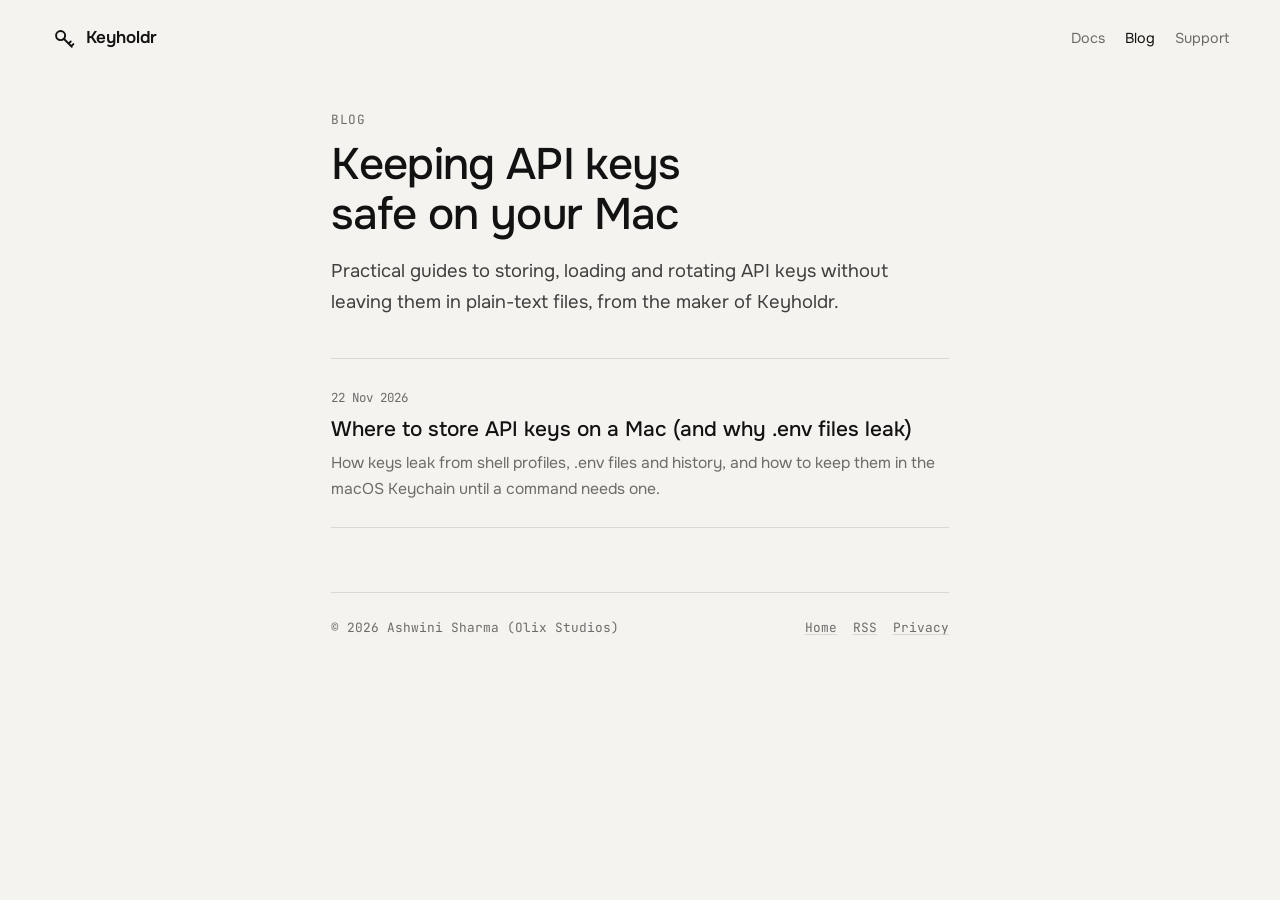
==== blog/index.html @ 5503f203 "Add a blog, with a first post on where to store API keys on a Mac New blog/ section: post list, RSS " ====
<!DOCTYPE html>
<html lang="en">
<head>
  <meta charset="UTF-8">
  <meta name="viewport" content="width=device-width, initial-scale=1.0, viewport-fit=cover">
  <title>Keyholdr blog: API key security for developers on the Mac</title>
  <meta name="description" content="Practical guides to storing, loading and rotating API keys on a Mac: the macOS Keychain, .env files, shell secrets and Touch ID, from the maker of Keyholdr.">
  <meta name="robots" content="index, follow, max-image-preview:large, max-snippet:-1, max-video-preview:-1">
  <link rel="canonical" href="https://olixignacious.github.io/keyholdr-site/blog/">
  <link rel="alternate" type="application/rss+xml" title="Keyholdr blog" href="https://olixignacious.github.io/keyholdr-site/blog/feed.xml">
  <meta name="theme-color" content="#f4f3ef">

  <link rel="icon" type="image/svg+xml" href="../favicon.svg">
  <link rel="icon" type="image/png" sizes="48x48" href="../favicon-48.png">
  <link rel="apple-touch-icon" href="../apple-touch-icon.png">

  <link rel="preconnect" href="https://fonts.googleapis.com">
  <link rel="preconnect" href="https://fonts.gstatic.com" crossorigin>
  <link href="https://fonts.googleapis.com/css2?family=Onest:wght@400;500;600&family=JetBrains+Mono:wght@400;500&display=swap" rel="stylesheet">
  <link rel="stylesheet" href="blog.css">

  <meta property="og:type" content="website">
  <meta property="og:site_name" content="Keyholdr">
  <meta property="og:locale" content="en_US">
  <meta property="og:url" content="https://olixignacious.github.io/keyholdr-site/blog/">
  <meta property="og:title" content="Keyholdr blog: API key security for developers on the Mac">
  <meta property="og:description" content="Practical guides to storing, loading and rotating API keys on a Mac.">
  <meta property="og:image" content="https://olixignacious.github.io/keyholdr-site/og-image.png">
  <meta property="og:image:width" content="1200">
  <meta property="og:image:height" content="630">
  <meta property="og:image:alt" content="Keyholdr: a native API key manager in the macOS menu bar.">

  <meta name="twitter:card" content="summary_large_image">
  <meta name="twitter:title" content="Keyholdr blog: API key security for developers on the Mac">
  <meta name="twitter:description" content="Practical guides to storing, loading and rotating API keys on a Mac.">
  <meta name="twitter:image" content="https://olixignacious.github.io/keyholdr-site/og-image.png">

  <script type="application/ld+json">
  {
    "@context": "https://schema.org",
    "@graph": [
      {
        "@type": "Blog",
        "name": "Keyholdr blog",
        "url": "https://olixignacious.github.io/keyholdr-site/blog/",
        "publisher": { "@type": "Organization", "name": "Olix Studios" },
        "blogPost": [
          {
            "@type": "BlogPosting",
            "headline": "Where to store API keys on a Mac (and why .env files leak)",
            "url": "https://olixignacious.github.io/keyholdr-site/blog/where-to-store-api-keys-on-a-mac/",
            "datePublished": "2026-11-22",
            "author": { "@type": "Person", "name": "Ashwini Sharma" }
          }
        ]
      },
      {
        "@type": "BreadcrumbList",
        "itemListElement": [
          { "@type": "ListItem", "position": 1, "name": "Keyholdr", "item": "https://olixignacious.github.io/keyholdr-site/" },
          { "@type": "ListItem", "position": 2, "name": "Blog", "item": "https://olixignacious.github.io/keyholdr-site/blog/" }
        ]
      }
    ]
  }
  </script>
</head>
<body>
  <header class="site-header">
    <a class="brand" href="../">
      <svg class="brand-mark" viewBox="0 0 24 24" fill="none" stroke="currentColor" stroke-width="1.8" stroke-linecap="round" stroke-linejoin="round" aria-hidden="true">
        <circle cx="9" cy="9" r="4.25"/>
        <path d="M12 12l7.5 7.5M16.5 16.5l2-2M19 19l2-2"/>
      </svg>
      <span>Keyholdr</span>
    </a>
    <nav class="site-nav" aria-label="Primary">
      <a href="../docs.html">Docs</a>
      <a href="./" aria-current="page">Blog</a>
      <a href="../support.html">Support</a>
    </nav>
  </header>

  <main>
    <p class="eyebrow">Blog</p>
    <h1>Keeping API keys safe on your Mac</h1>
    <p class="lede">Practical guides to storing, loading and rotating API keys without leaving them in plain-text files, from the maker of Keyholdr.</p>

    <!-- Newest first. When adding a post, also update feed.xml, sitemap.xml and sitemap.txt. -->
    <ul class="post-list">
      <li>
        <a href="where-to-store-api-keys-on-a-mac/">
          <time datetime="2026-11-22">22 Nov 2026</time>
          <h2>Where to store API keys on a Mac (and why .env files leak)</h2>
          <p>How keys leak from shell profiles, .env files and history, and how to keep them in the macOS Keychain until a command needs one.</p>
        </a>
      </li>
    </ul>

    <footer>
      <span>© 2026 Ashwini Sharma (Olix Studios)</span>
      <nav aria-label="Site">
        <a href="../">Home</a>
        <a href="feed.xml">RSS</a>
        <a href="../privacy.html">Privacy</a>
      </nav>
    </footer>
  </main>
</body>
</html>
---- blog/blog.css ----
/* Shared styles for the blog index and posts. Same tokens as support.html. */
:root {
  --paper: #f4f3ef;
  --ink: #121212;
  --ink-80: rgba(18, 18, 18, 0.8);
  --ink-60: rgba(18, 18, 18, 0.6);
  --ink-12: rgba(18, 18, 18, 0.12);
  --ink-04: rgba(18, 18, 18, 0.04);
  --font-sans: "Onest", -apple-system, "Segoe UI", sans-serif;
  --font-mono: "JetBrains Mono", ui-monospace, "SF Mono", monospace;
  --gutter: clamp(1.25rem, 4vw, 4rem);
}

* { margin: 0; padding: 0; box-sizing: border-box; }

body {
  font-family: var(--font-sans);
  background: var(--paper);
  color: var(--ink);
  font-size: 1.0625rem;
  line-height: 1.7;
  -webkit-font-smoothing: antialiased;
}

a { color: inherit; text-decoration: underline; text-decoration-color: var(--ink-12); text-underline-offset: 0.15em; }
a:hover { text-decoration-color: var(--ink); }

/* Header */
.site-header {
  display: flex;
  align-items: center;
  justify-content: space-between;
  gap: 1rem;
  padding: 1.5rem var(--gutter);
}
.brand {
  display: inline-flex;
  align-items: center;
  gap: 0.55rem;
  font-weight: 600;
  letter-spacing: -0.01em;
  text-decoration: none;
}
.brand-mark { width: 1.6rem; height: 1.6rem; }
.site-nav { display: flex; gap: 1.25rem; font-size: 0.9rem; }
.site-nav a { text-decoration: none; opacity: 0.6; }
.site-nav a:hover, .site-nav a[aria-current="page"] { opacity: 1; }

main {
  max-width: 720px;
  margin: 0 auto;
  padding: 2rem var(--gutter) 6rem;
}

.eyebrow {
  font-family: var(--font-mono);
  font-size: 0.8rem;
  letter-spacing: 0.04em;
  color: var(--ink-60);
  text-transform: uppercase;
}
.eyebrow a { text-decoration: none; }

h1 {
  font-weight: 500;
  font-size: clamp(2rem, 5vw, 2.75rem);
  line-height: 1.15;
  letter-spacing: -0.015em;
  margin: 0.5rem 0 1rem;
  text-wrap: balance;
}
.lede { font-size: 1.15rem; color: var(--ink-80); }

/* Blog index */
.post-list { list-style: none; margin-top: 2.5rem; border-top: 1px solid var(--ink-12); }
.post-list li { border-bottom: 1px solid var(--ink-12); }
.post-list a { display: block; padding: 1.5rem 0; text-decoration: none; }
.post-list a:hover h2 { text-decoration: underline; text-decoration-color: var(--ink); }
.post-list time { font-family: var(--font-mono); font-size: 0.78rem; color: var(--ink-60); }
.post-list h2 { font-weight: 500; font-size: 1.3rem; line-height: 1.3; margin: 0.25rem 0 0.4rem; }
.post-list p { color: var(--ink-60); font-size: 0.98rem; }

/* Article */
.byline {
  margin-top: 1.25rem;
  font-family: var(--font-mono);
  font-size: 0.8rem;
  color: var(--ink-60);
}
article h2 {
  font-weight: 500;
  font-size: 1.45rem;
  line-height: 1.3;
  letter-spacing: -0.01em;
  margin: 3rem 0 0.75rem;
}
article h3 { font-weight: 600; font-size: 1.05rem; margin: 2rem 0 0.5rem; }
article p, article li { color: var(--ink-80); }
article p + p { margin-top: 1rem; }
article ul, article ol { margin: 1rem 0 0 1.25rem; display: flex; flex-direction: column; gap: 0.5rem; }
article strong { color: var(--ink); font-weight: 600; }

.answer {
  margin: 2rem 0 0;
  padding: 1.25rem 1.5rem;
  border: 1px solid var(--ink-12);
  border-radius: 12px;
  background: var(--ink-04);
}
.answer p { color: var(--ink); }

code { font-family: var(--font-mono); font-size: 0.85em; }
:not(pre) > code { background: var(--ink-04); border: 1px solid var(--ink-12); border-radius: 5px; padding: 0.05em 0.35em; }
.code-block { position: relative; margin: 1rem 0 0; }
.code-block + p { margin-top: 1.25rem; }
pre {
  padding: 1rem 1.1rem;
  background: var(--ink-04);
  border: 1px solid var(--ink-12);
  border-radius: 10px;
  font-size: 0.95rem;
  line-height: 1.6;
  overflow-x: auto;
}
pre .c { color: var(--ink-60); }
.copy-btn {
  position: absolute;
  top: 0.5rem;
  right: 0.5rem;
  padding: 0.3rem 0.6rem;
  background: var(--paper);
  border: 1px solid var(--ink-12);
  border-radius: 6px;
  font-family: var(--font-sans);
  font-size: 0.72rem;
  font-weight: 500;
  color: var(--ink-60);
  cursor: pointer;
}
.copy-btn:hover, .copy-btn[data-copied="true"] { border-color: var(--ink); color: var(--ink); }

.table-wrap { overflow-x: auto; margin-top: 1rem; }
table { border-collapse: collapse; width: 100%; font-size: 0.92rem; }
th, td { text-align: left; padding: 0.6rem 0.75rem 0.6rem 0; border-bottom: 1px solid var(--ink-12); vertical-align: top; }
th { font-family: var(--font-mono); font-size: 0.75rem; letter-spacing: 0.04em; text-transform: uppercase; color: var(--ink-60); font-weight: 500; }
td { color: var(--ink-80); }

.cta {
  margin-top: 3rem;
  padding: 1.5rem;
  border: 1px solid var(--ink);
  border-radius: 12px;
}
.cta p { color: var(--ink); }
.cta-links { display: flex; flex-wrap: wrap; gap: 0.75rem; margin-top: 1rem; }
.button {
  display: inline-block;
  padding: 0.6rem 1.1rem;
  border-radius: 999px;
  border: 1px solid var(--ink);
  font-size: 0.9rem;
  font-weight: 500;
  text-decoration: none;
}
.button.primary { background: var(--ink); color: var(--paper); }

footer {
  margin-top: 4rem;
  padding-top: 1.5rem;
  border-top: 1px solid var(--ink-12);
  font-family: var(--font-mono);
  font-size: 0.8rem;
  color: var(--ink-60);
  display: flex;
  justify-content: space-between;
  flex-wrap: wrap;
  gap: 0.5rem;
}
footer nav { display: flex; gap: 1rem; flex-wrap: wrap; }

@media (max-width: 560px) {
  .site-nav { gap: 0.9rem; font-size: 0.85rem; }
  pre { font-size: 0.85rem; padding-top: 2.6rem; } /* room for the Copy button */
}
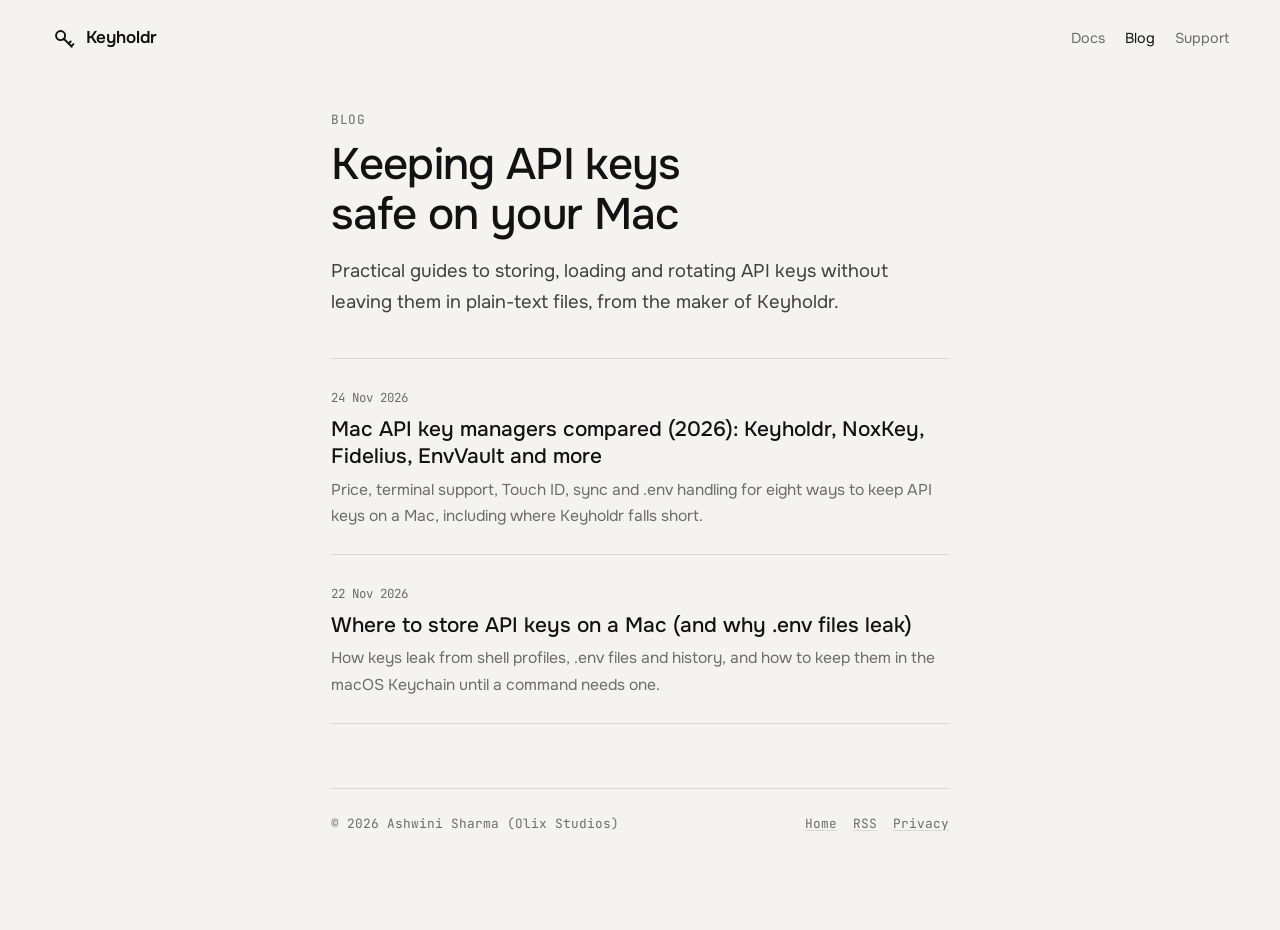
==== commit 1a3575e6: "Add a Mac API key manager comparison post and a homepage FAQ New post comparing Keyholdr with NoxKey" ====
--- a/blog/index.html
+++ b/blog/index.html
@@ -47,6 +47,13 @@
         "blogPost": [
           {
             "@type": "BlogPosting",
+            "headline": "Mac API key managers compared (2026): Keyholdr, NoxKey, Fidelius, EnvVault and more",
+            "url": "https://olixignacious.github.io/keyholdr-site/blog/mac-api-key-managers-compared/",
+            "datePublished": "2026-11-24",
+            "author": { "@type": "Person", "name": "Ashwini Sharma" }
+          },
+          {
+            "@type": "BlogPosting",
             "headline": "Where to store API keys on a Mac (and why .env files leak)",
             "url": "https://olixignacious.github.io/keyholdr-site/blog/where-to-store-api-keys-on-a-mac/",
             "datePublished": "2026-11-22",
@@ -89,6 +96,13 @@
     <!-- Newest first. When adding a post, also update feed.xml, sitemap.xml and sitemap.txt. -->
     <ul class="post-list">
       <li>
+        <a href="mac-api-key-managers-compared/">
+          <time datetime="2026-11-24">24 Nov 2026</time>
+          <h2>Mac API key managers compared (2026): Keyholdr, NoxKey, Fidelius, EnvVault and more</h2>
+          <p>Price, terminal support, Touch ID, sync and .env handling for eight ways to keep API keys on a Mac, including where Keyholdr falls short.</p>
+        </a>
+      </li>
+      <li>
         <a href="where-to-store-api-keys-on-a-mac/">
           <time datetime="2026-11-22">22 Nov 2026</time>
           <h2>Where to store API keys on a Mac (and why .env files leak)</h2>
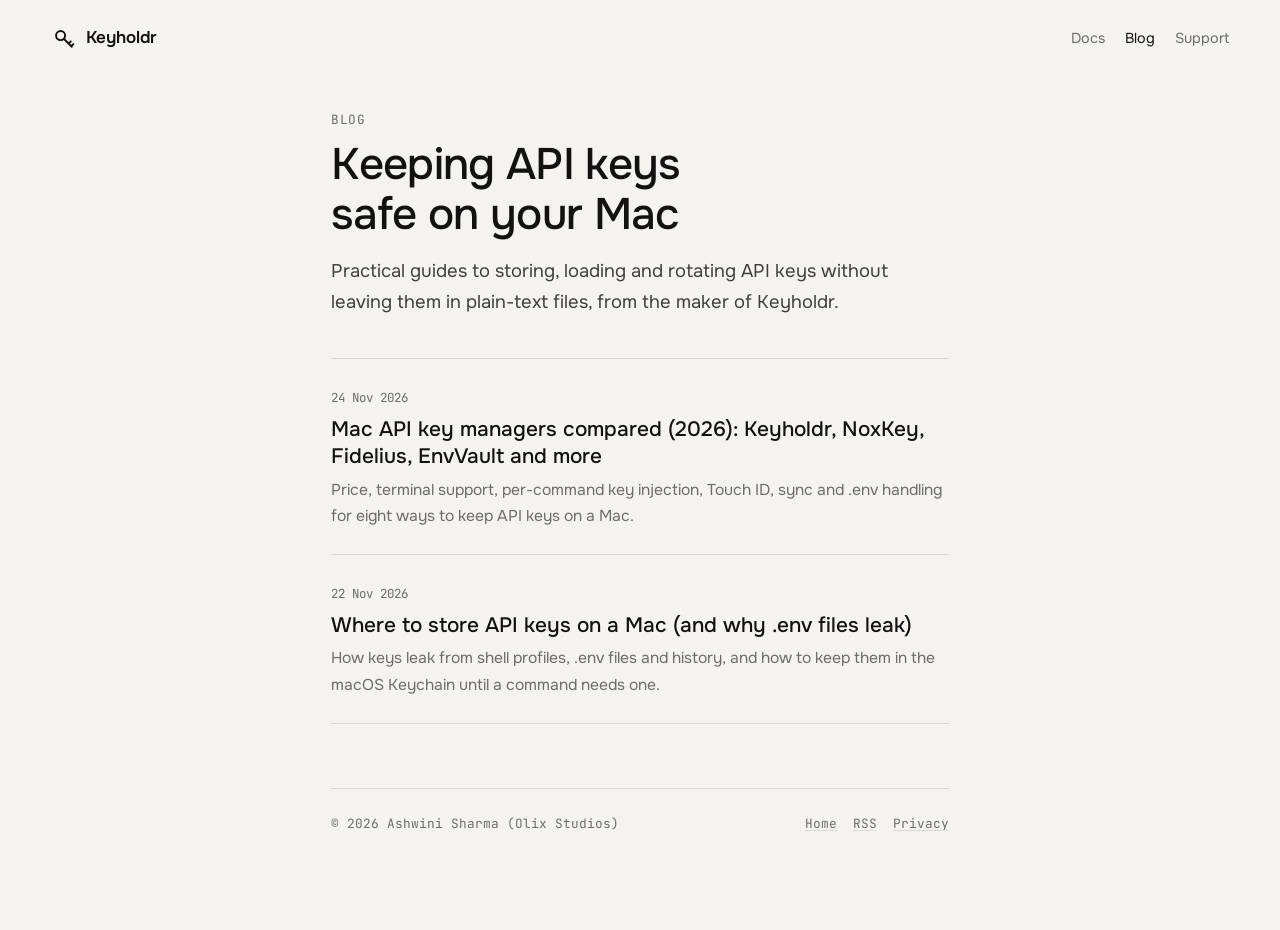
==== commit d1882038: "Rebalance the API key manager comparison Lead with Keyholdr's strengths, add a 'key goes to one comm" ====
--- a/blog/index.html
+++ b/blog/index.html
@@ -6,8 +6,8 @@
   <title>Keyholdr blog: API key security for developers on the Mac</title>
   <meta name="description" content="Practical guides to storing, loading and rotating API keys on a Mac: the macOS Keychain, .env files, shell secrets and Touch ID, from the maker of Keyholdr.">
   <meta name="robots" content="index, follow, max-image-preview:large, max-snippet:-1, max-video-preview:-1">
-  <link rel="canonical" href="https://olixignacious.github.io/keyholdr-site/blog/">
-  <link rel="alternate" type="application/rss+xml" title="Keyholdr blog" href="https://olixignacious.github.io/keyholdr-site/blog/feed.xml">
+  <link rel="canonical" href="https://keyholdr.dev/blog/">
+  <link rel="alternate" type="application/rss+xml" title="Keyholdr blog" href="https://keyholdr.dev/blog/feed.xml">
   <meta name="theme-color" content="#f4f3ef">
 
   <link rel="icon" type="image/svg+xml" href="../favicon.svg">
@@ -22,10 +22,10 @@
   <meta property="og:type" content="website">
   <meta property="og:site_name" content="Keyholdr">
   <meta property="og:locale" content="en_US">
-  <meta property="og:url" content="https://olixignacious.github.io/keyholdr-site/blog/">
+  <meta property="og:url" content="https://keyholdr.dev/blog/">
   <meta property="og:title" content="Keyholdr blog: API key security for developers on the Mac">
   <meta property="og:description" content="Practical guides to storing, loading and rotating API keys on a Mac.">
-  <meta property="og:image" content="https://olixignacious.github.io/keyholdr-site/og-image.png">
+  <meta property="og:image" content="https://keyholdr.dev/og-image.png">
   <meta property="og:image:width" content="1200">
   <meta property="og:image:height" content="630">
   <meta property="og:image:alt" content="Keyholdr: a native API key manager in the macOS menu bar.">
@@ -33,7 +33,7 @@
   <meta name="twitter:card" content="summary_large_image">
   <meta name="twitter:title" content="Keyholdr blog: API key security for developers on the Mac">
   <meta name="twitter:description" content="Practical guides to storing, loading and rotating API keys on a Mac.">
-  <meta name="twitter:image" content="https://olixignacious.github.io/keyholdr-site/og-image.png">
+  <meta name="twitter:image" content="https://keyholdr.dev/og-image.png">
 
   <script type="application/ld+json">
   {
@@ -42,20 +42,20 @@
       {
         "@type": "Blog",
         "name": "Keyholdr blog",
-        "url": "https://olixignacious.github.io/keyholdr-site/blog/",
+        "url": "https://keyholdr.dev/blog/",
         "publisher": { "@type": "Organization", "name": "Olix Studios" },
         "blogPost": [
           {
             "@type": "BlogPosting",
             "headline": "Mac API key managers compared (2026): Keyholdr, NoxKey, Fidelius, EnvVault and more",
-            "url": "https://olixignacious.github.io/keyholdr-site/blog/mac-api-key-managers-compared/",
+            "url": "https://keyholdr.dev/blog/mac-api-key-managers-compared/",
             "datePublished": "2026-11-24",
             "author": { "@type": "Person", "name": "Ashwini Sharma" }
           },
           {
             "@type": "BlogPosting",
             "headline": "Where to store API keys on a Mac (and why .env files leak)",
-            "url": "https://olixignacious.github.io/keyholdr-site/blog/where-to-store-api-keys-on-a-mac/",
+            "url": "https://keyholdr.dev/blog/where-to-store-api-keys-on-a-mac/",
             "datePublished": "2026-11-22",
             "author": { "@type": "Person", "name": "Ashwini Sharma" }
           }
@@ -64,8 +64,8 @@
       {
         "@type": "BreadcrumbList",
         "itemListElement": [
-          { "@type": "ListItem", "position": 1, "name": "Keyholdr", "item": "https://olixignacious.github.io/keyholdr-site/" },
-          { "@type": "ListItem", "position": 2, "name": "Blog", "item": "https://olixignacious.github.io/keyholdr-site/blog/" }
+          { "@type": "ListItem", "position": 1, "name": "Keyholdr", "item": "https://keyholdr.dev/" },
+          { "@type": "ListItem", "position": 2, "name": "Blog", "item": "https://keyholdr.dev/blog/" }
         ]
       }
     ]
@@ -99,7 +99,7 @@
         <a href="mac-api-key-managers-compared/">
           <time datetime="2026-11-24">24 Nov 2026</time>
           <h2>Mac API key managers compared (2026): Keyholdr, NoxKey, Fidelius, EnvVault and more</h2>
-          <p>Price, terminal support, Touch ID, sync and .env handling for eight ways to keep API keys on a Mac, including where Keyholdr falls short.</p>
+          <p>Price, terminal support, per-command key injection, Touch ID, sync and .env handling for eight ways to keep API keys on a Mac.</p>
         </a>
       </li>
       <li>
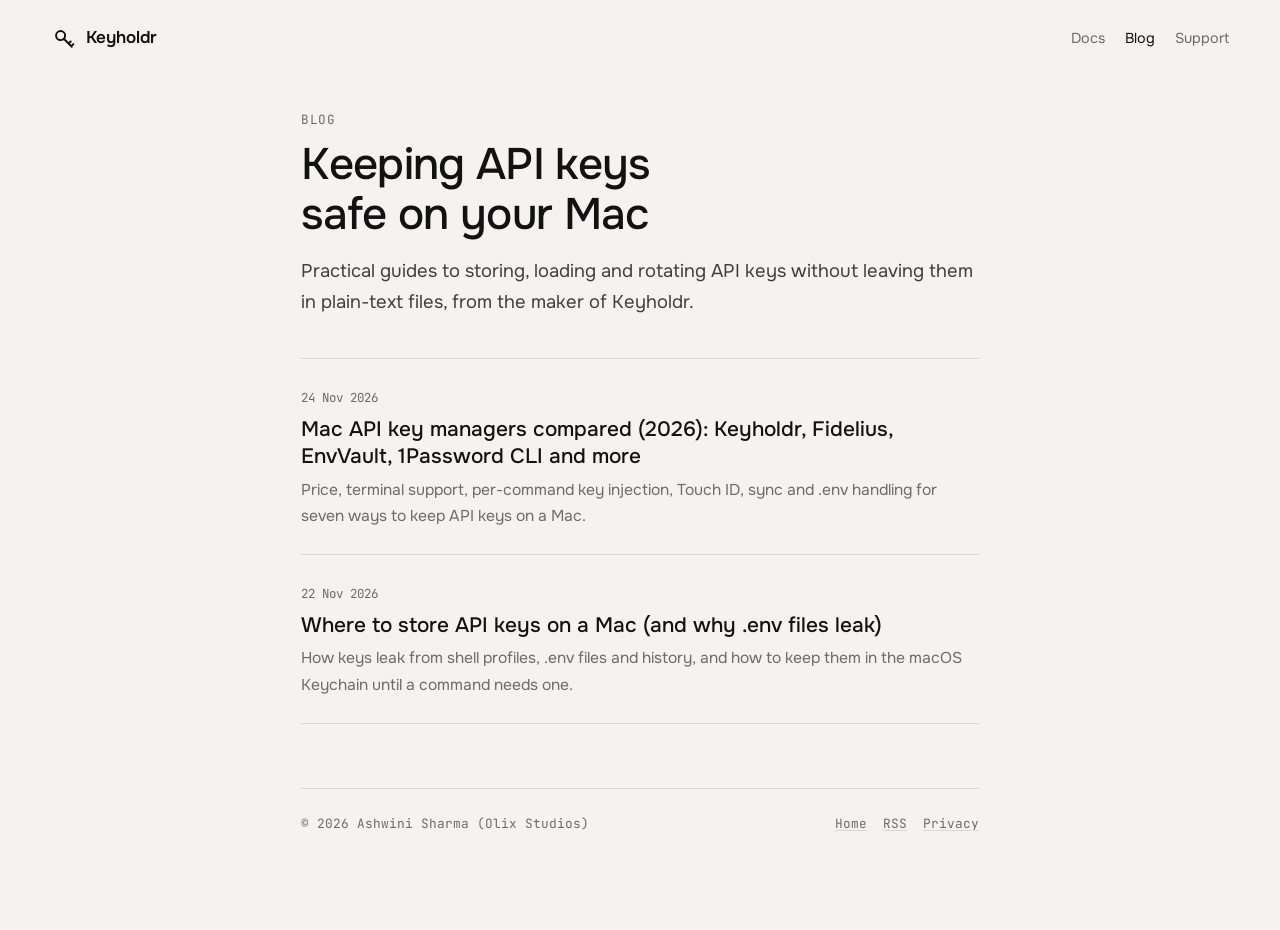
==== commit c41e009e: "Drop NoxKey from the comparison; update the Pages actions The comparison, blog index, feed and homep" ====
--- a/blog/index.html
+++ b/blog/index.html
@@ -47,7 +47,7 @@
         "blogPost": [
           {
             "@type": "BlogPosting",
-            "headline": "Mac API key managers compared (2026): Keyholdr, NoxKey, Fidelius, EnvVault and more",
+            "headline": "Mac API key managers compared (2026): Keyholdr, Fidelius, EnvVault, 1Password CLI and more",
             "url": "https://keyholdr.dev/blog/mac-api-key-managers-compared/",
             "datePublished": "2026-11-24",
             "author": { "@type": "Person", "name": "Ashwini Sharma" }
@@ -98,8 +98,8 @@
       <li>
         <a href="mac-api-key-managers-compared/">
           <time datetime="2026-11-24">24 Nov 2026</time>
-          <h2>Mac API key managers compared (2026): Keyholdr, NoxKey, Fidelius, EnvVault and more</h2>
-          <p>Price, terminal support, per-command key injection, Touch ID, sync and .env handling for eight ways to keep API keys on a Mac.</p>
+          <h2>Mac API key managers compared (2026): Keyholdr, Fidelius, EnvVault, 1Password CLI and more</h2>
+          <p>Price, terminal support, per-command key injection, Touch ID, sync and .env handling for seven ways to keep API keys on a Mac.</p>
         </a>
       </li>
       <li>
--- a/blog/blog.css
+++ b/blog/blog.css
@@ -47,7 +47,7 @@
 .site-nav a:hover, .site-nav a[aria-current="page"] { opacity: 1; }
 
 main {
-  max-width: 720px;
+  max-width: 780px;
   margin: 0 auto;
   padding: 2rem var(--gutter) 6rem;
 }
@@ -140,6 +140,14 @@
 .copy-btn:hover, .copy-btn[data-copied="true"] { border-color: var(--ink); color: var(--ink); }
 
 .table-wrap { overflow-x: auto; margin-top: 1rem; }
+/* A wide table may extend past the text column, centred on the page, up to 1120px. */
+.table-wrap.wide {
+  width: min(1120px, calc(100vw - 2 * var(--gutter)));
+  position: relative;
+  left: 50%;
+  transform: translateX(-50%);
+}
+.table-wrap.wide table { min-width: 940px; }
 table { border-collapse: collapse; width: 100%; font-size: 0.92rem; }
 th, td { text-align: left; padding: 0.6rem 0.75rem 0.6rem 0; border-bottom: 1px solid var(--ink-12); vertical-align: top; }
 th { font-family: var(--font-mono); font-size: 0.75rem; letter-spacing: 0.04em; text-transform: uppercase; color: var(--ink-60); font-weight: 500; }
